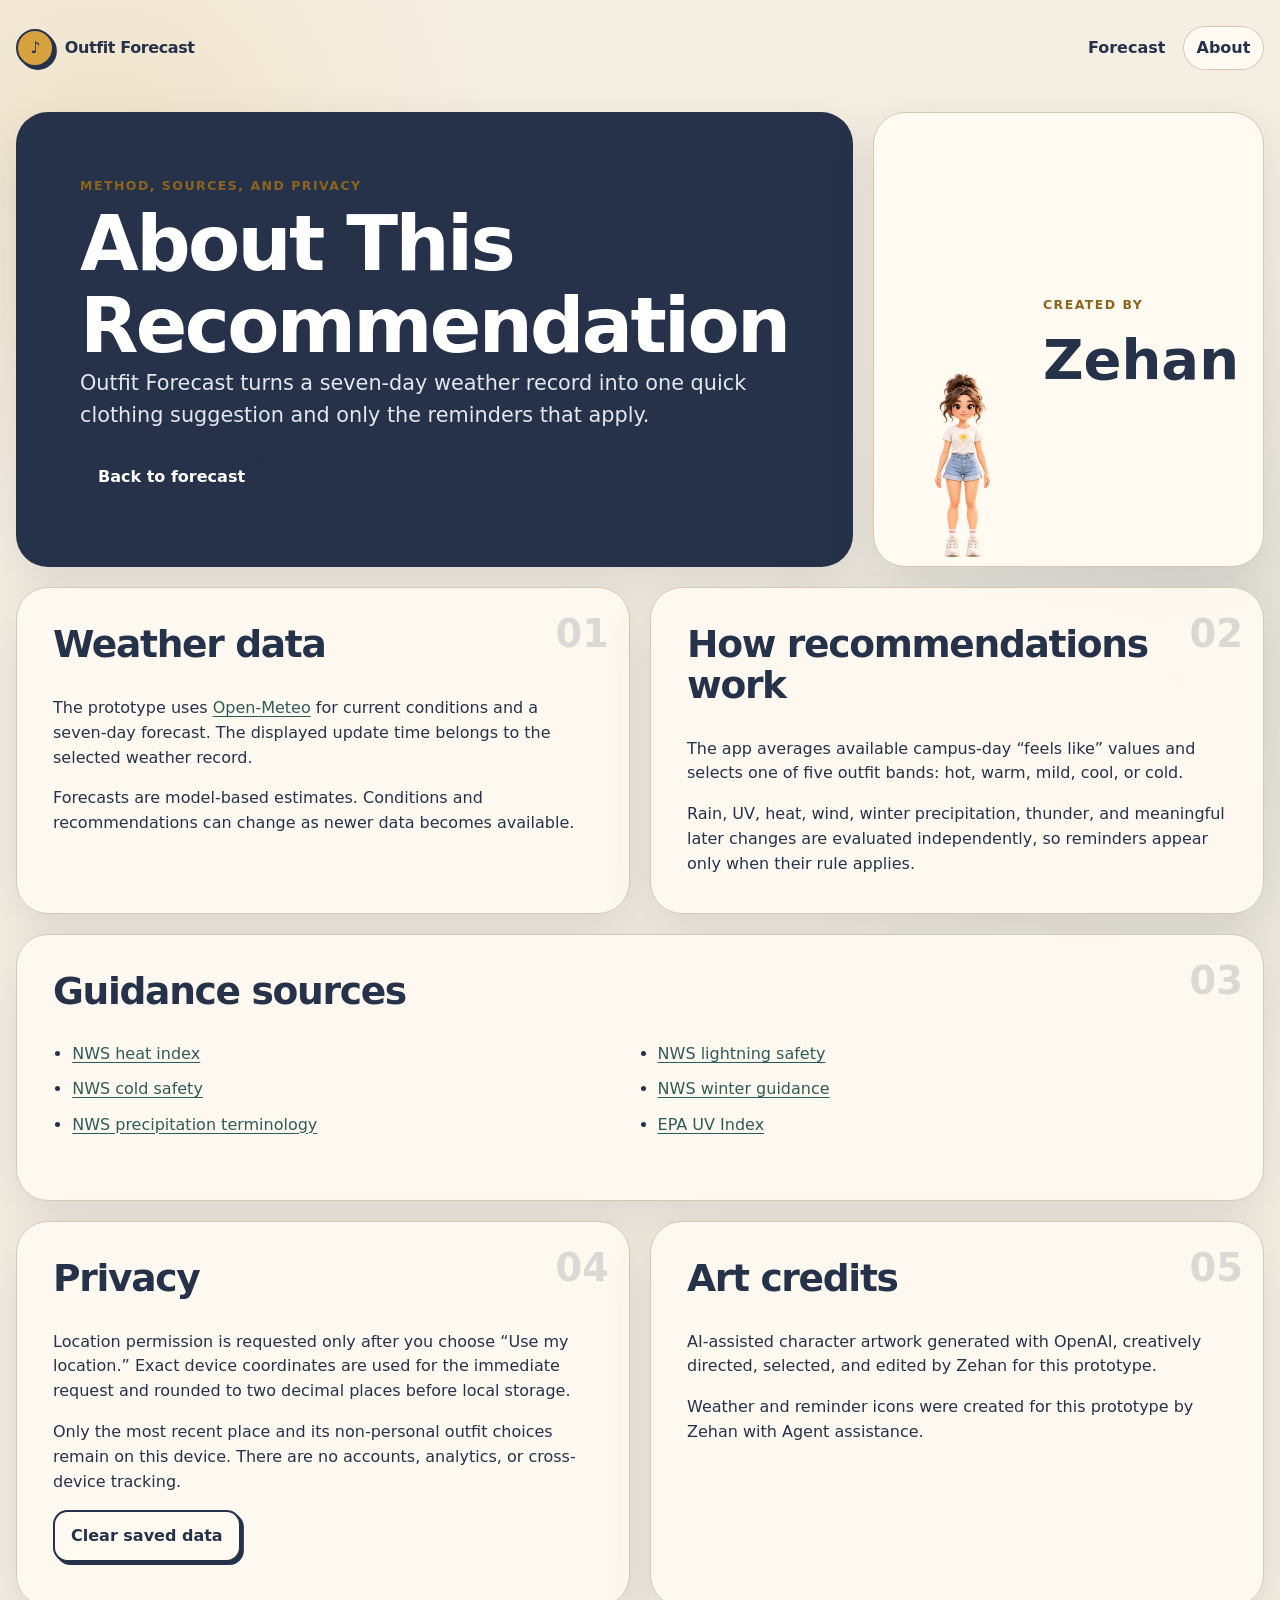
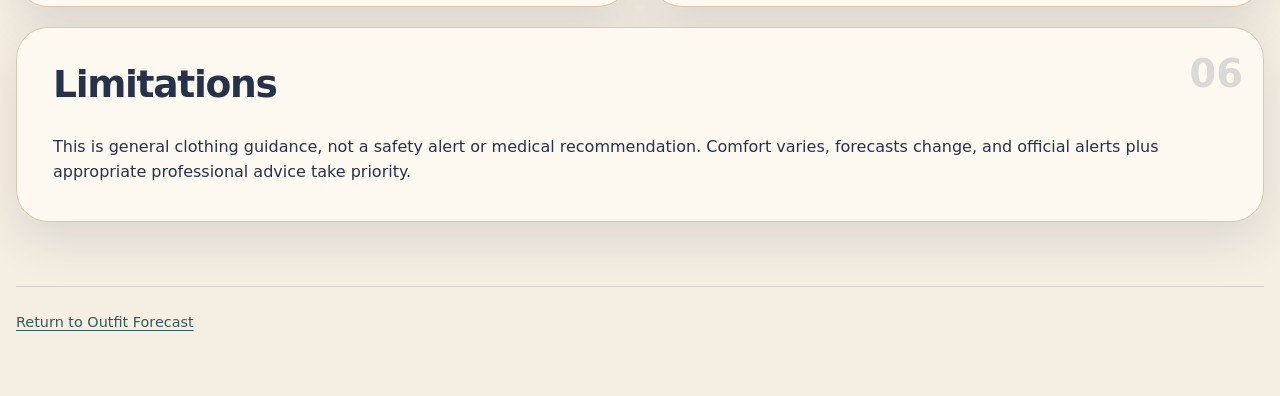
==== about.html @ 1585370a "Build Outfit Forecast local release candidate" ====
<!doctype html>
<html lang="en">
  <head>
    <meta charset="utf-8">
    <meta name="viewport" content="width=device-width, initial-scale=1">
    <meta name="theme-color" content="#f5eee2">
    <meta name="description" content="How Outfit Forecast creates weather-based clothing recommendations.">
    <title>About This Recommendation</title>
    <link rel="stylesheet" href="styles.css">
    <script type="module" src="src/about.js"></script>
  </head>
  <body>
    <a class="skip-link" href="#main-content">Skip to the information</a>
    <header class="site-header">
      <a class="brand" href="index.html" aria-label="Outfit Forecast home">
        <span class="brand-mark" aria-hidden="true">♪</span>
        <span>Outfit Forecast</span>
      </a>
      <nav aria-label="Primary navigation">
        <a href="index.html">Forecast</a>
        <a aria-current="page" href="about.html">About</a>
      </nav>
    </header>

    <main id="main-content" class="about-main">
      <header class="about-hero">
        <div>
          <p class="eyebrow">Method, sources, and privacy</p>
          <h1>About This Recommendation</h1>
          <p class="lede">Outfit Forecast turns a seven-day weather record into one quick clothing suggestion and only the reminders that apply.</p>
          <a class="button button-primary inline-button" href="index.html">Back to forecast</a>
        </div>
        <div class="creator-card">
          <img src="reference/character-master-front-transparent-v2.png" alt="The Outfit Forecast character in a casual T-shirt and shorts">
          <div><span class="eyebrow">Created by</span><strong>Zehan</strong></div>
        </div>
      </header>

      <div class="about-grid">
        <section class="info-card" aria-labelledby="data-heading">
          <span class="info-number" aria-hidden="true">01</span>
          <h2 id="data-heading">Weather data</h2>
          <p>The prototype uses <a href="https://open-meteo.com/en/docs" rel="external">Open-Meteo</a> for current conditions and a seven-day forecast. The displayed update time belongs to the selected weather record.</p>
          <p>Forecasts are model-based estimates. Conditions and recommendations can change as newer data becomes available.</p>
        </section>

        <section class="info-card" aria-labelledby="method-heading">
          <span class="info-number" aria-hidden="true">02</span>
          <h2 id="method-heading">How recommendations work</h2>
          <p>The app averages available campus-day “feels like” values and selects one of five outfit bands: hot, warm, mild, cool, or cold.</p>
          <p>Rain, UV, heat, wind, winter precipitation, thunder, and meaningful later changes are evaluated independently, so reminders appear only when their rule applies.</p>
        </section>

        <section class="info-card info-card-wide" aria-labelledby="guidance-heading">
          <span class="info-number" aria-hidden="true">03</span>
          <h2 id="guidance-heading">Guidance sources</h2>
          <ul class="link-list">
            <li><a href="https://www.weather.gov/ama/heatindex" rel="external">NWS heat index</a></li>
            <li><a href="https://www.weather.gov/safety/cold-during" rel="external">NWS cold safety</a></li>
            <li><a href="https://forecast.weather.gov/glossary.php?word=chance" rel="external">NWS precipitation terminology</a></li>
            <li><a href="https://www.weather.gov/safety/lightning-safety" rel="external">NWS lightning safety</a></li>
            <li><a href="https://www.weather.gov/media/mhx/Winter2020.pdf" rel="external">NWS winter guidance</a></li>
            <li><a href="https://www.epa.gov/sunsafety/uv-index-scale-0" rel="external">EPA UV Index</a></li>
          </ul>
        </section>

        <section class="info-card" aria-labelledby="privacy-heading">
          <span class="info-number" aria-hidden="true">04</span>
          <h2 id="privacy-heading">Privacy</h2>
          <p>Location permission is requested only after you choose “Use my location.” Exact device coordinates are used for the immediate request and rounded to two decimal places before local storage.</p>
          <p>Only the most recent place and its non-personal outfit choices remain on this device. There are no accounts, analytics, or cross-device tracking.</p>
          <button class="button button-secondary" id="clear-data" type="button">Clear saved data</button>
          <p class="field-message" id="clear-status" role="status" aria-live="polite"></p>
        </section>

        <section class="info-card" aria-labelledby="credits-heading">
          <span class="info-number" aria-hidden="true">05</span>
          <h2 id="credits-heading">Art credits</h2>
          <p>AI-assisted character artwork generated with OpenAI, creatively directed, selected, and edited by Zehan for this prototype.</p>
          <p>Weather and reminder icons were created for this prototype by Zehan with Agent assistance.</p>
        </section>

        <section class="info-card info-card-wide" aria-labelledby="limits-heading">
          <span class="info-number" aria-hidden="true">06</span>
          <h2 id="limits-heading">Limitations</h2>
          <p>This is general clothing guidance, not a safety alert or medical recommendation. Comfort varies, forecasts change, and official alerts plus appropriate professional advice take priority.</p>
        </section>
      </div>
    </main>

    <footer><p><a href="index.html">Return to Outfit Forecast</a></p></footer>
  </body>
</html>
---- styles.css ----
:root {
  color-scheme: light;
  --ink: #26324a;
  --ink-soft: #556178;
  --cream: #f5eee2;
  --paper: #fffaf2;
  --paper-strong: #ffffff;
  --line: #d7c8b1;
  --gold: #d6a23f;
  --gold-dark: #8c641d;
  --teal: #477a78;
  --teal-dark: #315b59;
  --rose: #9c5363;
  --shadow: 0 18px 48px rgba(38, 50, 74, 0.12);
  --radius-large: 2rem;
  --radius-medium: 1.25rem;
  --content-width: 90rem;
}

* { box-sizing: border-box; }

html { scroll-behavior: smooth; }

body {
  margin: 0;
  min-width: 20rem;
  background:
    radial-gradient(circle at 8% 8%, rgba(214, 162, 63, 0.14), transparent 24rem),
    radial-gradient(circle at 92% 34%, rgba(71, 122, 120, 0.12), transparent 28rem),
    var(--cream);
  color: var(--ink);
  font-family: Inter, ui-sans-serif, system-ui, -apple-system, BlinkMacSystemFont, "Segoe UI", sans-serif;
  line-height: 1.55;
}

img { display: block; max-width: 100%; }

a { color: var(--teal-dark); text-underline-offset: 0.2em; }

button, input { font: inherit; }

button, a { -webkit-tap-highlight-color: transparent; }

:focus-visible {
  outline: 0.22rem solid #116b84;
  outline-offset: 0.18rem;
}

.skip-link {
  position: fixed;
  z-index: 100;
  top: 0.75rem;
  left: 0.75rem;
  padding: 0.75rem 1rem;
  border-radius: 0.75rem;
  background: var(--ink);
  color: white;
  transform: translateY(-160%);
}

.skip-link:focus { transform: none; }

.sr-only {
  position: absolute;
  width: 1px;
  height: 1px;
  padding: 0;
  margin: -1px;
  overflow: hidden;
  clip: rect(0, 0, 0, 0);
  white-space: nowrap;
  border: 0;
}

.site-header {
  width: min(calc(100% - 2rem), var(--content-width));
  min-height: 4.75rem;
  margin: 0 auto;
  display: flex;
  align-items: center;
  justify-content: space-between;
  gap: 1rem;
}

.brand {
  min-height: 2.75rem;
  display: inline-flex;
  align-items: center;
  gap: 0.65rem;
  color: var(--ink);
  font-weight: 850;
  letter-spacing: -0.025em;
  text-decoration: none;
}

.brand-mark {
  width: 2.4rem;
  height: 2.4rem;
  display: grid;
  place-items: center;
  border: 2px solid var(--ink);
  border-radius: 50%;
  background: var(--gold);
  box-shadow: 0.18rem 0.18rem 0 var(--ink);
}

nav { display: flex; gap: 0.25rem; }

nav a {
  min-height: 2.75rem;
  display: inline-flex;
  align-items: center;
  padding: 0.55rem 0.85rem;
  border-radius: 999px;
  color: var(--ink);
  font-weight: 750;
  text-decoration: none;
}

nav a[aria-current="page"] { background: var(--paper); box-shadow: inset 0 0 0 1px var(--line); }

main, footer { width: min(calc(100% - 2rem), var(--content-width)); margin-inline: auto; }

main { padding-bottom: 4rem; }

footer {
  padding: 1.5rem 0 3rem;
  border-top: 1px solid rgba(38, 50, 74, 0.14);
  color: var(--ink-soft);
  font-size: 0.9rem;
}

h1, h2, p { margin-top: 0; }

h1, h2 { line-height: 1.08; letter-spacing: -0.035em; }

h1 { margin-bottom: 0; font-size: clamp(2rem, 6vw, 4.75rem); }

h2 { font-size: clamp(1.45rem, 3vw, 2.35rem); }

.eyebrow {
  margin-bottom: 0.45rem;
  color: var(--gold-dark);
  font-size: 0.78rem;
  font-weight: 850;
  letter-spacing: 0.12em;
  text-transform: uppercase;
}

.lede { max-width: 42rem; color: var(--ink-soft); font-size: clamp(1.05rem, 2.3vw, 1.3rem); }

.control-panel {
  padding: clamp(1.25rem, 4vw, 2.5rem);
  display: grid;
  gap: 1.25rem;
  border: 1px solid var(--line);
  border-radius: var(--radius-large);
  background: rgba(255, 250, 242, 0.9);
  box-shadow: var(--shadow);
}

.location-form label { display: block; margin-bottom: 0.45rem; font-weight: 800; }

.field-row { display: flex; gap: 0.5rem; }

input {
  width: 100%;
  min-height: 3rem;
  padding: 0.72rem 0.9rem;
  border: 2px solid var(--line);
  border-radius: 0.85rem;
  background: var(--paper-strong);
  color: var(--ink);
}

input::placeholder { color: #727988; }

.field-message { margin: 0.5rem 0 0; color: var(--ink-soft); font-size: 0.9rem; }
.field-message[data-state="error"] { color: #8b2f2f; font-weight: 750; }
.location-results { margin-top: 0.75rem; padding: 0.75rem; border: var(--line); border-radius: 0.8rem; background: var(--paper); }
.location-results p { margin: 0 0 0.4rem; }
.location-result-button { display: flex; width: 100%; min-height: 2.75rem; align-items: center; justify-content: space-between; gap: 0.75rem; border: 0; border-top: 1px solid rgba(27, 43, 69, 0.16); background: transparent; color: var(--ink); text-align: left; cursor: pointer; }
.location-result-button:first-child { border-top: 0; }
.location-result-button span { color: var(--ink-soft); font-size: 0.82rem; }
.retry-button { margin-top: 0.7rem; }
.button[aria-disabled="true"], input[readonly] { cursor: wait; opacity: 0.65; transform: none; }

.button {
  min-height: 2.9rem;
  padding: 0.7rem 1rem;
  border: 2px solid var(--ink);
  border-radius: 0.9rem;
  background: transparent;
  color: var(--ink);
  font-weight: 820;
  cursor: pointer;
  box-shadow: 0.18rem 0.18rem 0 var(--ink);
}

.button:hover { transform: translateY(-1px); }
.button:active { transform: translate(0.12rem, 0.12rem); box-shadow: none; }
.button-primary { background: var(--ink); color: white; }
.button-secondary { background: var(--paper); }
.button-celebrate { background: var(--gold); }
.inline-button { display: inline-flex; align-items: center; text-decoration: none; }
.location-button { justify-self: start; }

.date-section, .week-overview { margin-top: 2rem; }
.date-section { min-width: 0; max-width: 100%; overflow-x: clip; }

.section-heading { display: flex; align-items: end; justify-content: space-between; gap: 1rem; }
.section-heading h2 { margin-bottom: 0.35rem; }
.section-heading > p { color: var(--ink-soft); font-weight: 750; }

.date-strip {
  width: 100%;
  min-width: 0;
  max-width: 100%;
  padding: 0.25rem 0.15rem 0.75rem;
  display: grid;
  grid-auto-columns: minmax(5.25rem, 1fr);
  grid-auto-flow: column;
  gap: 0.65rem;
  overflow-x: auto;
  contain: inline-size;
  scroll-snap-type: x proximity;
}

.date-button {
  min-height: 5.3rem;
  padding: 0.65rem;
  display: grid;
  justify-items: start;
  gap: 0.15rem;
  scroll-snap-align: start;
  border: 2px solid var(--line);
  border-radius: 1rem;
  background: var(--paper);
  color: var(--ink);
  cursor: pointer;
}

.date-button strong { font-size: 0.95rem; }
.date-button span { color: var(--ink-soft); font-size: 0.82rem; }
.date-button[aria-pressed="true"] { border-color: var(--ink); background: var(--ink); color: white; }
.date-button[aria-pressed="true"] span { color: #f5eee2; }

.forecast-layout { margin-top: 1.25rem; display: grid; gap: 1.25rem; }

.character-panel, .weather-card, .recommendation-card, .reminder-card, .changes-card, .info-card {
  border: 1px solid var(--line);
  border-radius: var(--radius-large);
  background: rgba(255, 250, 242, 0.94);
  box-shadow: var(--shadow);
}

.character-panel { padding: 1rem; overflow: hidden; }

.character-frame {
  position: relative;
  min-height: 28rem;
  display: grid;
  place-items: end center;
  border-radius: calc(var(--radius-large) - 0.5rem);
  background: radial-gradient(circle at 50% 42%, #fff8ec 0 28%, #e7d8c3 68%, #d5b89c 100%);
  overflow: hidden;
}

.character-frame::after {
  content: "";
  position: absolute;
  right: -3rem;
  top: 2rem;
  width: 9rem;
  height: 9rem;
  border: 1.3rem solid rgba(214, 162, 63, 0.22);
  border-radius: 50%;
}

.character-frame img { width: min(100%, 28rem); height: 100%; object-fit: contain; object-position: center bottom; }
.wearable-layers { position: absolute; inset: 0; pointer-events: none; }
.wearable-layers img { position: absolute; inset: 0; }
.character-copy { padding: 1.4rem 0.5rem 0.4rem; }
.character-copy h2 { margin-bottom: 0.65rem; }
.character-copy p:last-child { margin-bottom: 0; color: var(--ink-soft); }

.forecast-details { display: grid; gap: 1.25rem; }
.weather-card, .recommendation-card, .reminder-card, .changes-card { padding: clamp(1.25rem, 4vw, 2rem); }

.weather-card {
  display: grid;
  grid-template-columns: 1fr auto;
  gap: 1rem;
}

.weather-card > img { width: 5.25rem; }
.weather-place h2 { margin-bottom: 0.35rem; }
.weather-place p { margin-bottom: 0; color: var(--ink-soft); }

.status-pill {
  width: fit-content;
  padding: 0.3rem 0.65rem;
  border-radius: 999px;
  background: #e1ebe5;
  color: var(--teal-dark) !important;
  font-size: 0.75rem;
  font-weight: 850;
  letter-spacing: 0.08em;
  text-transform: uppercase;
}

.temperature-block { grid-column: 1 / -1; }
.temperature { margin-bottom: 0; font-size: clamp(4.4rem, 18vw, 7.8rem); font-weight: 900; line-height: 0.9; letter-spacing: -0.075em; }
.temperature-block > p:last-child { margin: 0.7rem 0 0; color: var(--ink-soft); font-weight: 700; }

.weather-facts { grid-column: 1 / -1; margin: 0.5rem 0 0; display: grid; grid-template-columns: repeat(3, 1fr); gap: 0.65rem; }
.weather-facts div { padding: 0.8rem; border-radius: 1rem; background: #f0e6d8; }
.weather-facts dt { color: var(--ink-soft); font-size: 0.75rem; font-weight: 750; }
.weather-facts dd { margin: 0.2rem 0 0; font-weight: 850; }

.recommendation-card { background: var(--ink); color: white; }
.recommendation-card .eyebrow { color: #f3cb78; }
.recommendation-card p:not(.eyebrow) { color: #e6e8ee; }
.action-row { display: grid; gap: 0.75rem; }
.recommendation-card .button-secondary { background: transparent; border-color: white; color: white; box-shadow: 0.18rem 0.18rem 0 rgba(255,255,255,.75); }
.affirmation-feedback { width: fit-content; margin: 1rem 0 0; padding: 0.55rem 0.8rem; border-radius: 999px; background: #fff4d4; color: var(--ink) !important; font-weight: 850; animation: celebrate-in 420ms ease-out both; }

@keyframes celebrate-in {
  0% { opacity: 0; transform: translateY(0.5rem) scale(0.92); }
  70% { transform: translateY(-0.1rem) scale(1.04); }
  100% { opacity: 1; transform: translateY(0) scale(1); }
}

.detail-grid { display: grid; gap: 1.25rem; }
.reminder-card h2, .changes-card h2 { margin-bottom: 1rem; }
.reminder-list { margin: 0; padding: 0; display: grid; gap: 0.85rem; list-style: none; }
.reminder-list li { display: grid; grid-template-columns: 3rem 1fr; align-items: center; gap: 0.8rem; }
.reminder-list img { width: 3rem; height: 3rem; padding: 0.35rem; border-radius: 0.8rem; background: #f0e6d8; }
.changes-card { background: #dfeae6; }
.changes-card p { margin-bottom: 0; }

.week-grid { display: grid; grid-template-columns: repeat(2, 1fr); gap: 0.65rem; }
.week-day { padding: 0.85rem; border: 1px solid var(--line); border-radius: 1rem; background: var(--paper); }
.week-day img { width: 2.75rem; }
.week-day strong, .week-day span { display: block; }
.week-day span { color: var(--ink-soft); font-size: 0.85rem; }

.about-main { padding-top: 1rem; }
.about-hero { display: grid; gap: 1.25rem; align-items: stretch; }
.about-hero > div:first-child { padding: clamp(1.5rem, 5vw, 4rem); border-radius: var(--radius-large); background: var(--ink); color: white; box-shadow: var(--shadow); }
.about-hero .lede { color: #e4e7ed; }

.creator-card {
  min-height: 14rem;
  padding: 1rem 1.5rem 0;
  display: grid;
  grid-template-columns: minmax(7rem, 11rem) 1fr;
  align-items: end;
  gap: 1rem;
  border: 1px solid var(--line);
  border-radius: var(--radius-large);
  background: var(--paper);
  overflow: hidden;
  box-shadow: var(--shadow);
}

.creator-card img { max-height: 15rem; object-fit: contain; object-position: bottom; }
.creator-card div { align-self: center; }
.creator-card strong { display: block; font-size: clamp(2rem, 5vw, 3.5rem); }

.about-grid { margin-top: 1.25rem; display: grid; gap: 1.25rem; }
.info-card { position: relative; padding: clamp(1.4rem, 4vw, 2.25rem); overflow: hidden; }
.info-card h2 { padding-right: 3rem; }
.info-number { position: absolute; right: 1.25rem; top: 1rem; color: rgba(38, 50, 74, 0.16); font-size: 2.4rem; font-weight: 900; }
.info-card p:last-child { margin-bottom: 0; }
.link-list { padding-left: 1.2rem; columns: 1; }
.link-list li { margin-bottom: 0.65rem; break-inside: avoid; }

@media (min-width: 48rem) {
  .control-panel { grid-template-columns: minmax(12rem, 0.8fr) minmax(20rem, 1.3fr); align-items: end; }
  .location-button { grid-column: 2; }
  .date-strip { grid-auto-flow: unset; grid-template-columns: repeat(7, 1fr); overflow: visible; }
  .week-grid { grid-template-columns: repeat(4, 1fr); }
  .action-row { grid-template-columns: 1fr 1fr; }
  .detail-grid { grid-template-columns: 1fr 1fr; }
  .about-hero { grid-template-columns: 1.5fr 1fr; }
  .about-grid { grid-template-columns: 1fr 1fr; }
  .info-card-wide { grid-column: 1 / -1; }
  .link-list { columns: 2; }
}

@media (min-width: 64rem) {
  .site-header { min-height: 6rem; }
  .control-panel { grid-template-columns: minmax(15rem, 0.8fr) minmax(22rem, 1.3fr) auto; }
  .location-button { grid-column: auto; }
  .forecast-layout { grid-template-columns: minmax(24rem, 0.9fr) minmax(32rem, 1.25fr); align-items: start; }
  .character-panel { position: sticky; top: 1rem; }
  .character-frame { min-height: 43rem; }
  .weather-card { grid-template-columns: 1fr auto minmax(15rem, 0.8fr); align-items: center; }
  .weather-card > img { width: 7rem; }
  .temperature-block { grid-column: auto; text-align: right; }
  .weather-facts { grid-column: 1 / -1; }
  .week-grid { grid-template-columns: repeat(7, 1fr); }
  .about-grid { grid-template-columns: repeat(2, 1fr); }
}

@media (max-width: 35rem) {
  .site-header { align-items: flex-start; padding-block: 0.75rem; }
  .brand { gap: 0.45rem; font-size: 0.9rem; }
  .brand-mark { width: 2.2rem; height: 2.2rem; }
  .brand > span:last-child { max-width: 6rem; line-height: 1.05; }
  nav a { padding-inline: 0.55rem; font-size: 0.9rem; }
  .field-row { display: grid; }
  .field-row .button { width: 100%; }
  .weather-facts { grid-template-columns: 1fr; }
  .character-frame { min-height: 24rem; }
  .week-grid { grid-template-columns: 1fr 1fr; }
}

@media (prefers-reduced-motion: reduce) {
  *, *::before, *::after { scroll-behavior: auto !important; transition: none !important; animation: none !important; }
}
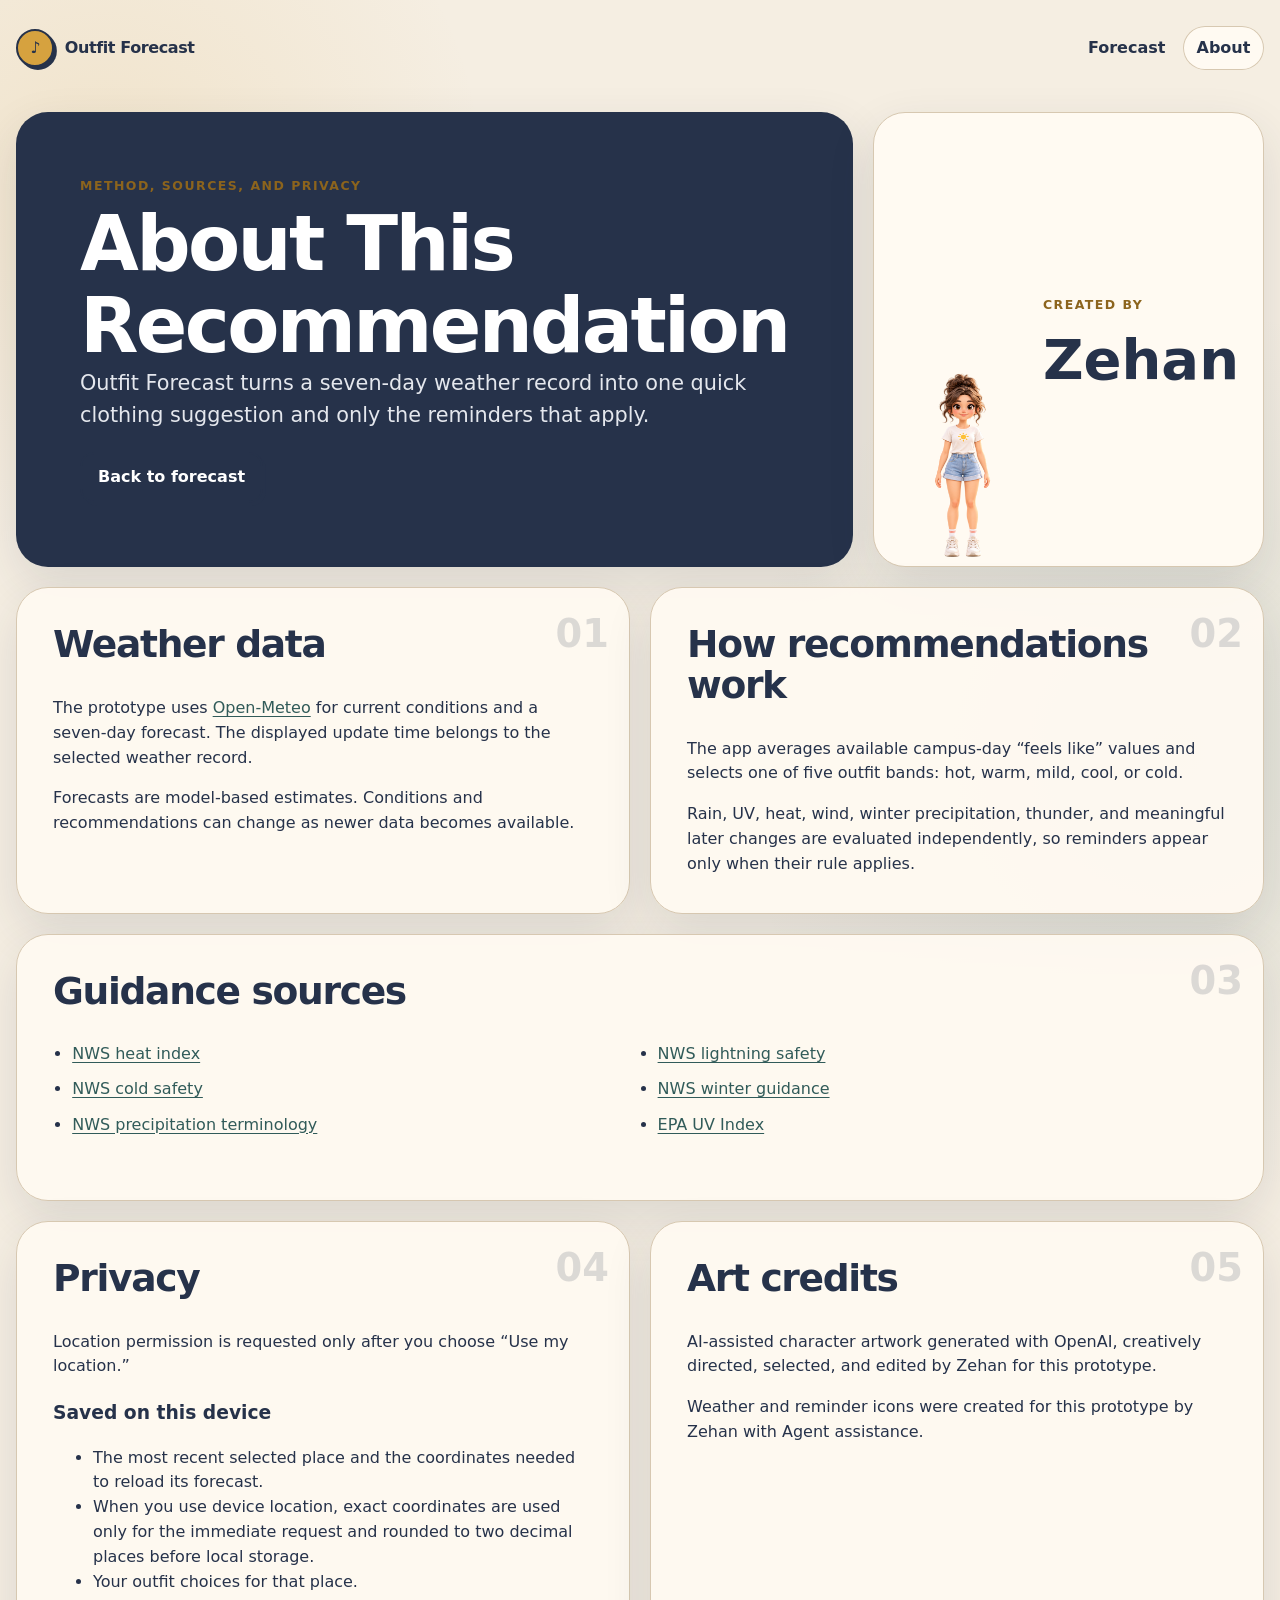
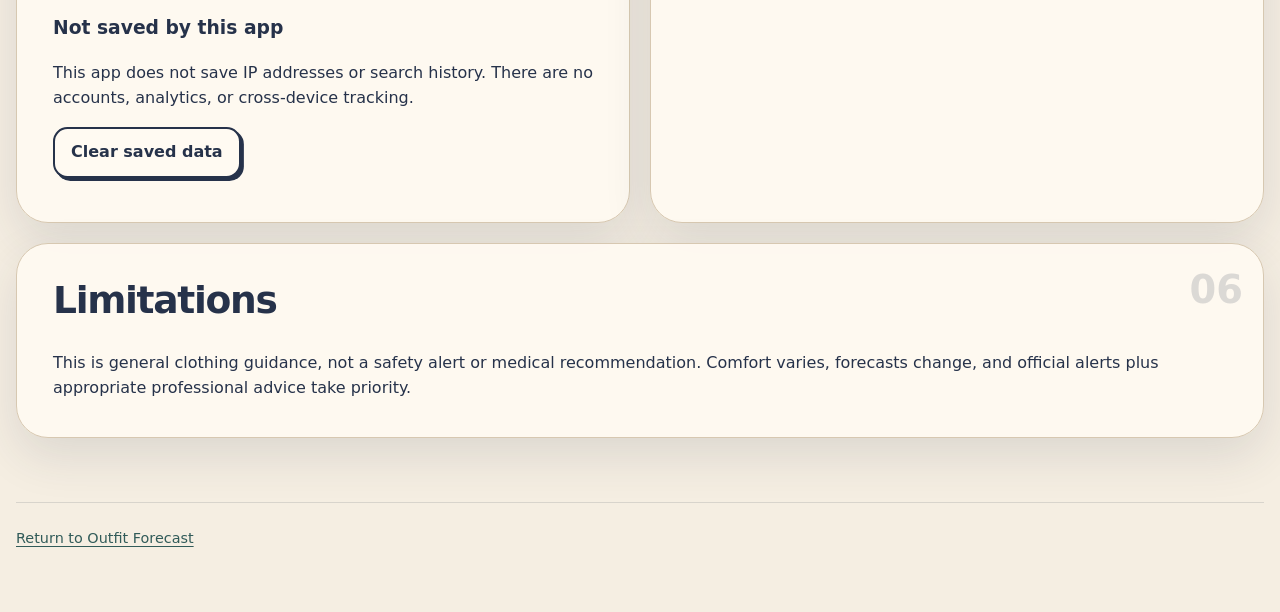
==== commit 798046f6: "Clarify privacy after usability testing" ====
--- a/about.html
+++ b/about.html
@@ -67,8 +67,15 @@
         <section class="info-card" aria-labelledby="privacy-heading">
           <span class="info-number" aria-hidden="true">04</span>
           <h2 id="privacy-heading">Privacy</h2>
-          <p>Location permission is requested only after you choose “Use my location.” Exact device coordinates are used for the immediate request and rounded to two decimal places before local storage.</p>
-          <p>Only the most recent place and its non-personal outfit choices remain on this device. There are no accounts, analytics, or cross-device tracking.</p>
+          <p>Location permission is requested only after you choose “Use my location.”</p>
+          <h3>Saved on this device</h3>
+          <ul>
+            <li>The most recent selected place and the coordinates needed to reload its forecast.</li>
+            <li>When you use device location, exact coordinates are used only for the immediate request and rounded to two decimal places before local storage.</li>
+            <li>Your outfit choices for that place.</li>
+          </ul>
+          <h3>Not saved by this app</h3>
+          <p>This app does not save IP addresses or search history. There are no accounts, analytics, or cross-device tracking.</p>
           <button class="button button-secondary" id="clear-data" type="button">Clear saved data</button>
           <p class="field-message" id="clear-status" role="status" aria-live="polite"></p>
         </section>
--- a/styles.css
+++ b/styles.css
@@ -123,6 +123,18 @@
 
 main { padding-bottom: 4rem; }
 
+.forecast-main {
+  display: grid;
+  grid-template-areas:
+    "control"
+    "weather"
+    "character"
+    "dates"
+    "recommendation"
+    "details";
+  gap: 1.25rem;
+}
+
 footer {
   padding: 1.5rem 0 3rem;
   border-top: 1px solid rgba(38, 50, 74, 0.14);
@@ -150,6 +162,7 @@
 .lede { max-width: 42rem; color: var(--ink-soft); font-size: clamp(1.05rem, 2.3vw, 1.3rem); }
 
 .control-panel {
+  grid-area: control;
   padding: clamp(1.25rem, 4vw, 2.5rem);
   display: grid;
   gap: 1.25rem;
@@ -161,7 +174,9 @@
 
 .location-form label { display: block; margin-bottom: 0.45rem; font-weight: 800; }
 
-.field-row { display: flex; gap: 0.5rem; }
+.field-row { display: flex; flex-wrap: wrap; gap: 0.5rem; }
+.field-row input { flex: 1 1 14rem; }
+.field-row .button { flex: 0 0 auto; }
 
 input {
   width: 100%;
@@ -205,8 +220,7 @@
 .inline-button { display: inline-flex; align-items: center; text-decoration: none; }
 .location-button { justify-self: start; }
 
-.date-section, .week-overview { margin-top: 2rem; }
-.date-section { min-width: 0; max-width: 100%; overflow-x: clip; }
+.date-section { grid-area: dates; min-width: 0; max-width: 100%; overflow-x: clip; }
 
 .section-heading { display: flex; align-items: end; justify-content: space-between; gap: 1rem; }
 .section-heading h2 { margin-bottom: 0.35rem; }
@@ -227,7 +241,7 @@
 }
 
 .date-button {
-  min-height: 5.3rem;
+  min-height: 6.4rem;
   padding: 0.65rem;
   display: grid;
   justify-items: start;
@@ -242,10 +256,11 @@
 
 .date-button strong { font-size: 0.95rem; }
 .date-button span { color: var(--ink-soft); font-size: 0.82rem; }
+.date-button .date-calendar { color: var(--gold-dark); font-weight: 800; }
 .date-button[aria-pressed="true"] { border-color: var(--ink); background: var(--ink); color: white; }
 .date-button[aria-pressed="true"] span { color: #f5eee2; }
 
-.forecast-layout { margin-top: 1.25rem; display: grid; gap: 1.25rem; }
+.forecast-layout, .forecast-details { display: contents; }
 
 .character-panel, .weather-card, .recommendation-card, .reminder-card, .changes-card, .info-card {
   border: 1px solid var(--line);
@@ -254,7 +269,7 @@
   box-shadow: var(--shadow);
 }
 
-.character-panel { padding: 1rem; overflow: hidden; }
+.character-panel { grid-area: character; padding: 1rem; overflow: hidden; }
 
 .character-frame {
   position: relative;
@@ -266,28 +281,39 @@
   overflow: hidden;
 }
 
-.character-frame::after {
-  content: "";
-  position: absolute;
-  right: -3rem;
-  top: 2rem;
-  width: 9rem;
-  height: 9rem;
-  border: 1.3rem solid rgba(214, 162, 63, 0.22);
-  border-radius: 50%;
-}
-
-.character-frame img { width: min(100%, 28rem); height: 100%; object-fit: contain; object-position: center bottom; }
-.wearable-layers { position: absolute; inset: 0; pointer-events: none; }
-.wearable-layers img { position: absolute; inset: 0; }
+.character-stage {
+  position: relative;
+  width: min(100%, 28rem);
+  aspect-ratio: 2 / 3;
+  flex: none;
+}
+.character-stage > #character-image,
+.wearable-layers,
+.wearable-layers img { position: absolute; inset: 0; width: 100%; height: 100%; }
+.character-stage > #character-image,
+.wearable-layers img { object-fit: contain; object-position: center bottom; }
+.wearable-layers { pointer-events: none; }
+.wearable-layers .accessory-sun-visor {
+  transform: translate(1.5%, -10%) scale(0.4);
+  transform-origin: 50% 22%;
+}
+.wearable-layers .accessory-umbrella {
+  transform: translate(12%, 20%) scale(0.54);
+  transform-origin: 67% 56%;
+}
+.wearable-layers .accessory-cold-wind-scarf {
+  inset: 0;
+  transform: translateY(6%) scale(0.42);
+  transform-origin: 50% 26%;
+}
 .character-copy { padding: 1.4rem 0.5rem 0.4rem; }
 .character-copy h2 { margin-bottom: 0.65rem; }
 .character-copy p:last-child { margin-bottom: 0; color: var(--ink-soft); }
 
-.forecast-details { display: grid; gap: 1.25rem; }
 .weather-card, .recommendation-card, .reminder-card, .changes-card { padding: clamp(1.25rem, 4vw, 2rem); }
 
 .weather-card {
+  grid-area: weather;
   display: grid;
   grid-template-columns: 1fr auto;
   gap: 1rem;
@@ -318,7 +344,7 @@
 .weather-facts dt { color: var(--ink-soft); font-size: 0.75rem; font-weight: 750; }
 .weather-facts dd { margin: 0.2rem 0 0; font-weight: 850; }
 
-.recommendation-card { background: var(--ink); color: white; }
+.recommendation-card { grid-area: recommendation; background: var(--ink); color: white; }
 .recommendation-card .eyebrow { color: #f3cb78; }
 .recommendation-card p:not(.eyebrow) { color: #e6e8ee; }
 .action-row { display: grid; gap: 0.75rem; }
@@ -331,19 +357,13 @@
   100% { opacity: 1; transform: translateY(0) scale(1); }
 }
 
-.detail-grid { display: grid; gap: 1.25rem; }
+.detail-grid { grid-area: details; display: grid; gap: 1.25rem; }
 .reminder-card h2, .changes-card h2 { margin-bottom: 1rem; }
 .reminder-list { margin: 0; padding: 0; display: grid; gap: 0.85rem; list-style: none; }
 .reminder-list li { display: grid; grid-template-columns: 3rem 1fr; align-items: center; gap: 0.8rem; }
 .reminder-list img { width: 3rem; height: 3rem; padding: 0.35rem; border-radius: 0.8rem; background: #f0e6d8; }
 .changes-card { background: #dfeae6; }
 .changes-card p { margin-bottom: 0; }
-
-.week-grid { display: grid; grid-template-columns: repeat(2, 1fr); gap: 0.65rem; }
-.week-day { padding: 0.85rem; border: 1px solid var(--line); border-radius: 1rem; background: var(--paper); }
-.week-day img { width: 2.75rem; }
-.week-day strong, .week-day span { display: block; }
-.week-day span { color: var(--ink-soft); font-size: 0.85rem; }
 
 .about-main { padding-top: 1rem; }
 .about-hero { display: grid; gap: 1.25rem; align-items: stretch; }
@@ -378,9 +398,7 @@
 
 @media (min-width: 48rem) {
   .control-panel { grid-template-columns: minmax(12rem, 0.8fr) minmax(20rem, 1.3fr); align-items: end; }
-  .location-button { grid-column: 2; }
   .date-strip { grid-auto-flow: unset; grid-template-columns: repeat(7, 1fr); overflow: visible; }
-  .week-grid { grid-template-columns: repeat(4, 1fr); }
   .action-row { grid-template-columns: 1fr 1fr; }
   .detail-grid { grid-template-columns: 1fr 1fr; }
   .about-hero { grid-template-columns: 1.5fr 1fr; }
@@ -391,16 +409,23 @@
 
 @media (min-width: 64rem) {
   .site-header { min-height: 6rem; }
-  .control-panel { grid-template-columns: minmax(15rem, 0.8fr) minmax(22rem, 1.3fr) auto; }
-  .location-button { grid-column: auto; }
-  .forecast-layout { grid-template-columns: minmax(24rem, 0.9fr) minmax(32rem, 1.25fr); align-items: start; }
+  .forecast-main {
+    grid-template-columns: minmax(24rem, 0.9fr) minmax(32rem, 1.25fr);
+    grid-template-areas:
+      "control control"
+      "dates dates"
+      "character weather"
+      "character recommendation"
+      "character details";
+    align-items: start;
+  }
+  .control-panel { grid-template-columns: minmax(15rem, 0.8fr) minmax(30rem, 1.7fr); }
   .character-panel { position: sticky; top: 1rem; }
   .character-frame { min-height: 43rem; }
   .weather-card { grid-template-columns: 1fr auto minmax(15rem, 0.8fr); align-items: center; }
   .weather-card > img { width: 7rem; }
   .temperature-block { grid-column: auto; text-align: right; }
   .weather-facts { grid-column: 1 / -1; }
-  .week-grid { grid-template-columns: repeat(7, 1fr); }
   .about-grid { grid-template-columns: repeat(2, 1fr); }
 }
 
@@ -414,7 +439,6 @@
   .field-row .button { width: 100%; }
   .weather-facts { grid-template-columns: 1fr; }
   .character-frame { min-height: 24rem; }
-  .week-grid { grid-template-columns: 1fr 1fr; }
 }
 
 @media (prefers-reduced-motion: reduce) {
